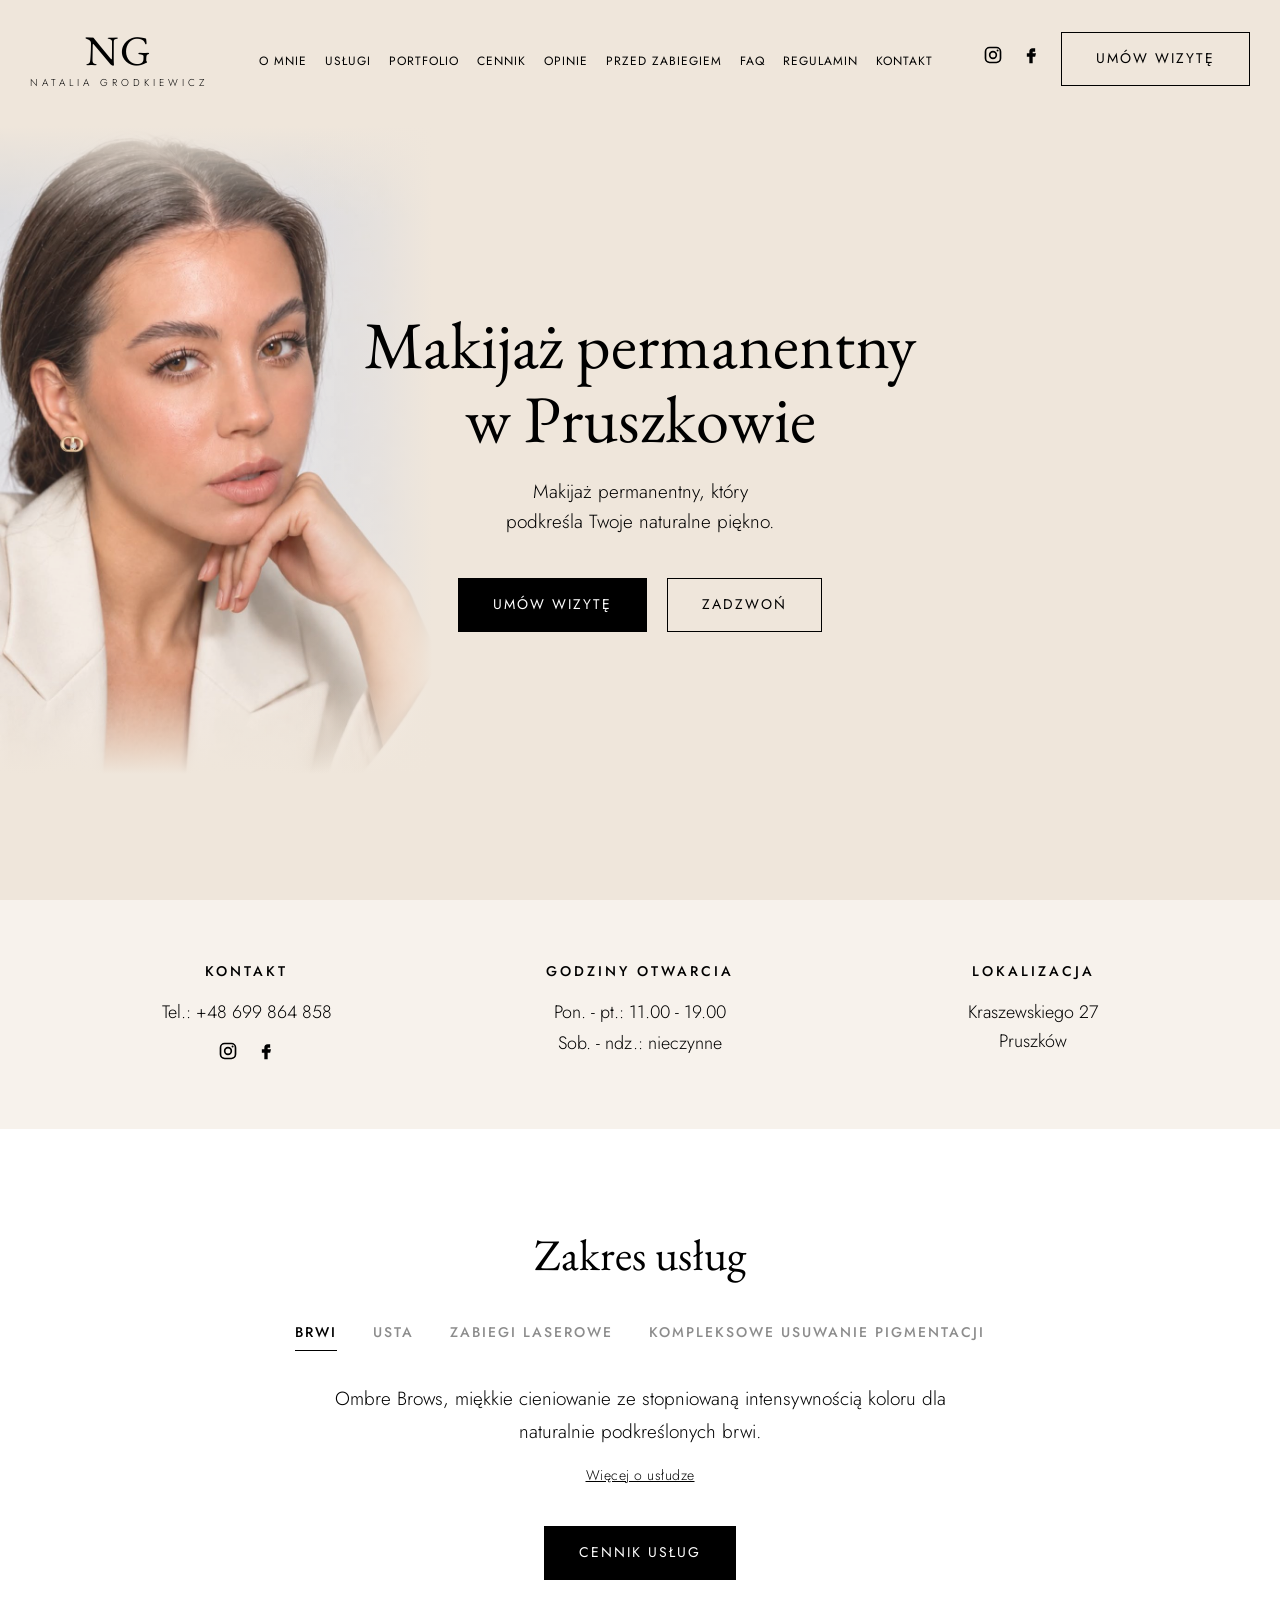
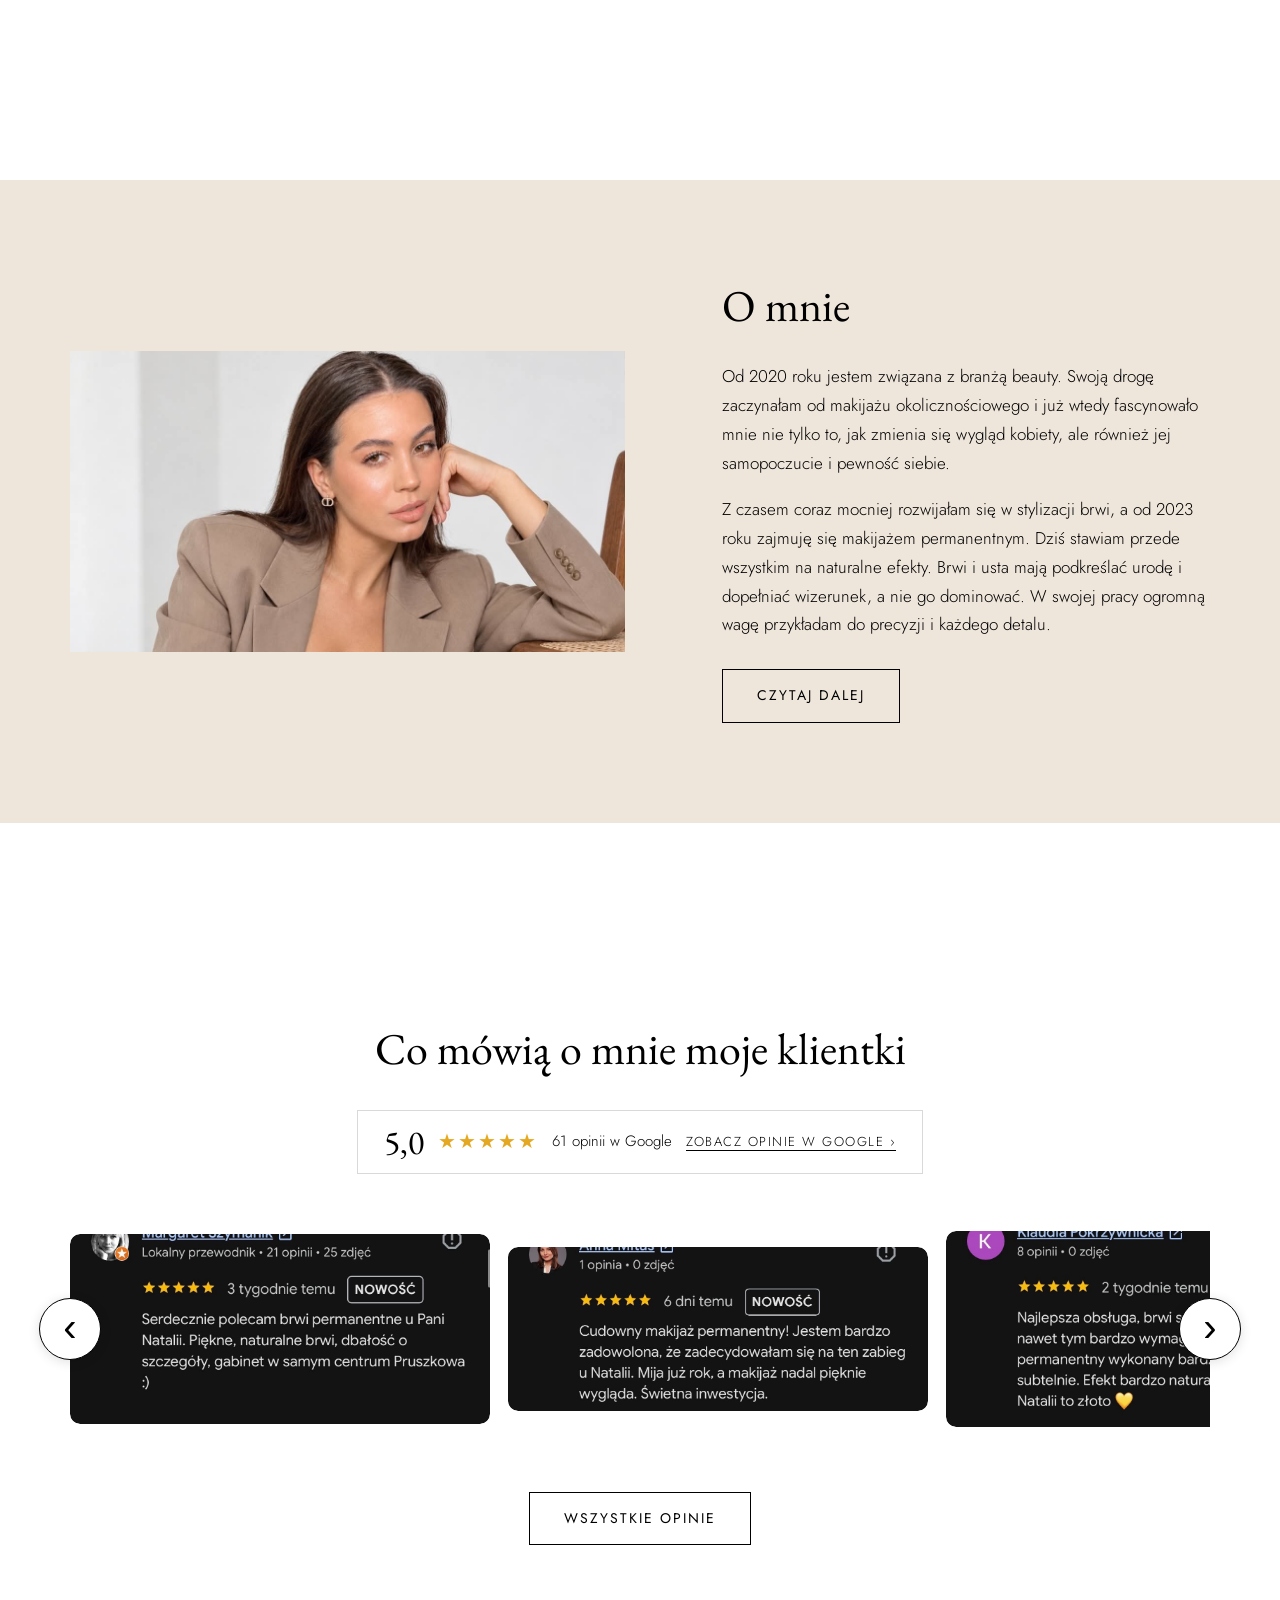
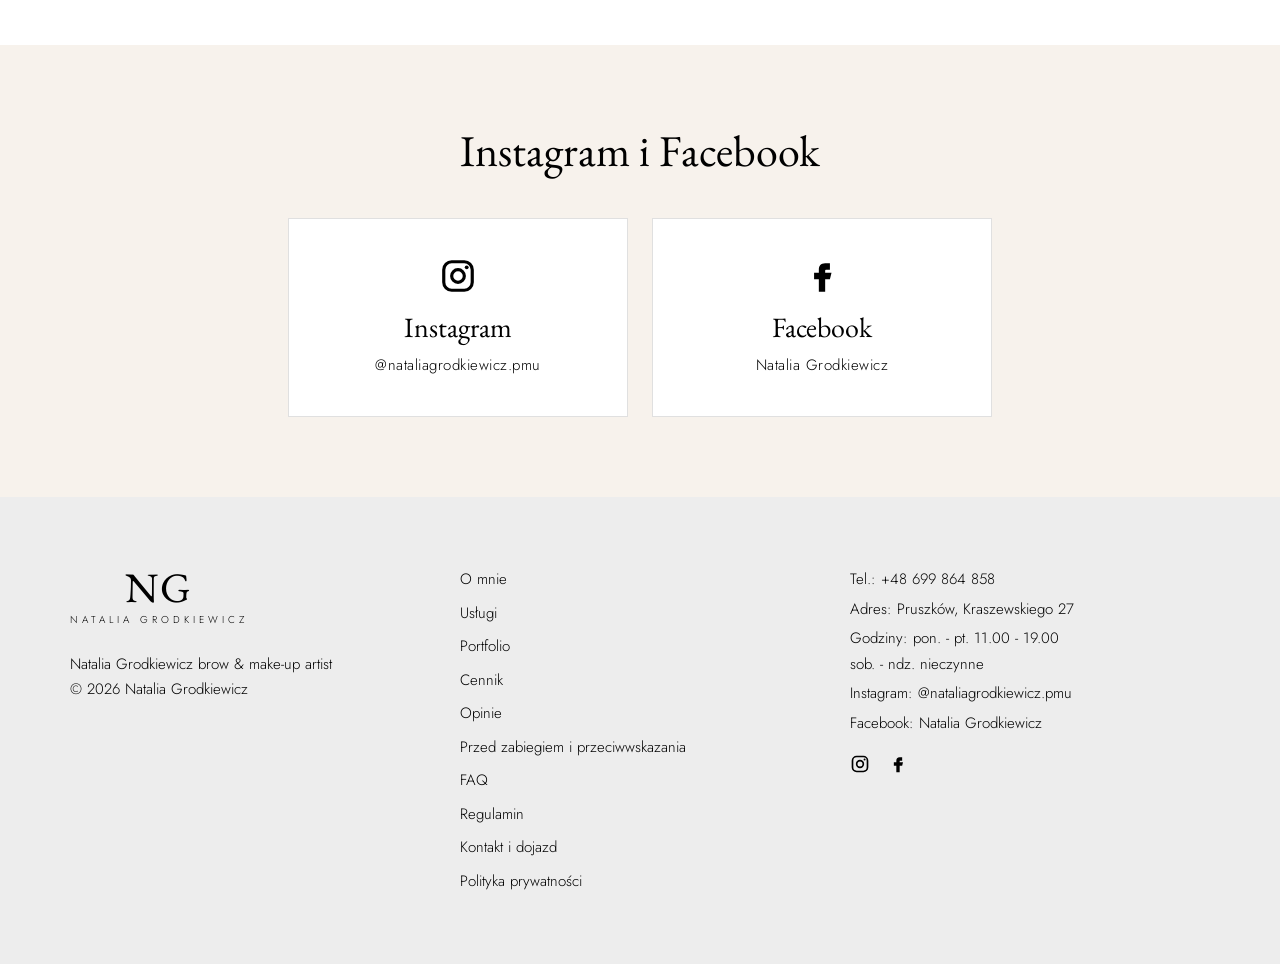
==== index.html @ 6f5ca123 "first commit" ====
<!DOCTYPE html>
<html lang="pl">
<head>
  <meta charset="UTF-8">
  <meta name="viewport" content="width=device-width, initial-scale=1">
  <title>Makijaż permanentny w Pruszkowie - Natalia Grodkiewicz</title>
  <meta name="description" content="Makijaż permanentny w Pruszkowie: brwi (Ombre Brows), usta, zabiegi laserowe, kompleksowe usuwanie pigmentacji. Natalia Grodkiewicz brow & make-up artist. Tel. 699 864 858.">
  <link rel="preconnect" href="https://fonts.googleapis.com">
  <link rel="preconnect" href="https://fonts.gstatic.com" crossorigin>
  <link href="https://fonts.googleapis.com/css2?family=EB+Garamond:ital,wght@0,400;0,500;1,400&family=Jost:wght@300;400;500&display=swap" rel="stylesheet">
  <link rel="stylesheet" href="style.css">
<script type="application/ld+json">
{
  "@context": "https://schema.org",
  "@type": "BeautySalon",
  "name": "Natalia Grodkiewicz - brow & make-up artist",
  "description": "Makijaż permanentny brwi (Ombre Brows) i ust w Pruszkowie.",
  "telephone": "+48 699 864 858",
  "address": { "@type": "PostalAddress", "streetAddress": "Kraszewskiego 27", "addressLocality": "Pruszków", "addressCountry": "PL" },
  "openingHoursSpecification": [{ "@type": "OpeningHoursSpecification", "dayOfWeek": ["Monday","Tuesday","Wednesday","Thursday","Friday"], "opens": "11:00", "closes": "19:00" }],
  "sameAs": ["https://www.instagram.com/nataliagrodkiewicz.pmu/", "https://www.facebook.com/people/Natalia-Grodkiewicz-Makija%C5%BC-permanentny-Pruszk%C3%B3w/100039896664338/"]
}
</script>
</head>
<body>

<!-- HEADER -->
<header class="header" id="header">
  <div class="header__inner">
    <a href="index.html" class="logo">NG<span>Natalia Grodkiewicz</span></a>
    <nav class="nav" aria-label="Menu główne">
      <ul>
        <li><a href="o-mnie.html">O mnie</a></li>
        <li><a href="uslugi.html">Usługi</a></li>
        <li><a href="portfolio.html">Portfolio</a></li>
        <li><a href="cennik.html">Cennik</a></li>
        <li><a href="opinie.html">Opinie</a></li>
        <li><a href="przed-zabiegiem.html">Przed zabiegiem</a></li>
        <li><a href="faq.html">FAQ</a></li>
        <li><a href="regulamin.html">Regulamin</a></li>
        <li><a href="kontakt.html">Kontakt</a></li>
      </ul>
    </nav>
    <div class="header__right">
      <div class="header__social"><a href="https://www.instagram.com/nataliagrodkiewicz.pmu/" target="_blank" rel="noopener" aria-label="Instagram"><svg viewBox="0 0 24 24"><rect x="3" y="3" width="18" height="18" rx="5" fill="none" stroke="currentColor" stroke-width="2"/><circle cx="12" cy="12" r="4" fill="none" stroke="currentColor" stroke-width="2"/><circle cx="17.5" cy="6.5" r="1.2"/></svg></a><a href="https://www.facebook.com/people/Natalia-Grodkiewicz-Makija%C5%BC-permanentny-Pruszk%C3%B3w/100039896664338/" target="_blank" rel="noopener" aria-label="Facebook"><svg viewBox="0 0 24 24"><path d="M14 8h3V4h-3c-2.8 0-4 1.8-4 4v2H7v4h3v8h4v-8h3l1-4h-4V8.5c0-.3.2-.5.5-.5z"/></svg></a></div>
      <a href="https://nataliagrodkiewicz.booksy.com/k/" target="_blank" rel="noopener" class="btn btn--outline-dark header__cta">Umów wizytę</a>
      <button class="hamburger" id="hamburger" aria-label="Menu"><span></span><span></span><span></span></button>
    </div>
  </div>
</header>

<!-- FULLSCREEN MENU -->
<nav class="menu" id="menu">
  <ul>
    <li><a href="o-mnie.html">O mnie</a></li>
    <li><a href="uslugi.html">Usługi</a></li>
    <li><a href="portfolio.html">Portfolio</a></li>
    <li><a href="cennik.html">Cennik</a></li>
    <li><a href="opinie.html">Opinie</a></li>
    <li><a href="przed-zabiegiem.html">Przed zabiegiem</a></li>
    <li><a href="faq.html">FAQ</a></li>
    <li><a href="regulamin.html">Regulamin</a></li>
    <li><a href="kontakt.html">Kontakt</a></li>
  </ul>
</nav>

<!-- HERO -->
<section class="hero hero--photo">
  <div class="hero__photo"><img src="img/hero.jpg" alt="Makijaż permanentny w Pruszkowie - Natalia Grodkiewicz"></div>
  <div class="container hero__inner">
    <div class="hero__content">
      <h1>Makijaż permanentny w Pruszkowie</h1>
      <p class="hero__lead">Makijaż permanentny, który podkreśla Twoje naturalne piękno.</p>
      <div class="hero__buttons">
        <a href="https://nataliagrodkiewicz.booksy.com/k/" target="_blank" rel="noopener" class="btn btn--dark">Umów wizytę</a>
        <a href="#" class="btn btn--outline-dark" data-open-popup>Zadzwoń</a>
      </div>
    </div>
  </div>
</section>

<!-- KONTAKT (pasek pod hero) -->
<section class="info-bar">
  <div class="container info-bar__grid">
    <div>
      <h2>Kontakt</h2>
      <p>Tel.: <a href="tel:+48699864858">+48 699 864 858</a></p>
      <div class="info-bar__social"><a href="https://www.instagram.com/nataliagrodkiewicz.pmu/" target="_blank" rel="noopener" aria-label="Instagram"><svg viewBox="0 0 24 24"><rect x="3" y="3" width="18" height="18" rx="5" fill="none" stroke="currentColor" stroke-width="2"/><circle cx="12" cy="12" r="4" fill="none" stroke="currentColor" stroke-width="2"/><circle cx="17.5" cy="6.5" r="1.2"/></svg></a><a href="https://www.facebook.com/people/Natalia-Grodkiewicz-Makija%C5%BC-permanentny-Pruszk%C3%B3w/100039896664338/" target="_blank" rel="noopener" aria-label="Facebook"><svg viewBox="0 0 24 24"><path d="M14 8h3V4h-3c-2.8 0-4 1.8-4 4v2H7v4h3v8h4v-8h3l1-4h-4V8.5c0-.3.2-.5.5-.5z"/></svg></a></div>
    </div>
    <div>
      <h2>Godziny otwarcia</h2>
      <p>Pon. - pt.: 11.00 - 19.00</p>
      <p>Sob. - ndz.: nieczynne</p>
    </div>
    <div>
      <h2>Lokalizacja</h2>
      <p><a href="https://maps.app.goo.gl/C7wtLCn59jESsGDr9" target="_blank" rel="noopener">Kraszewskiego 27<br>Pruszków</a></p>
    </div>
  </div>
</section>

<!-- ZAKRES USŁUG -->
<section class="section" id="uslugi">
  <div class="container narrow">
    <h2 class="title center">Zakres usług</h2>
    <div class="tabs">
      <ul class="tabs__nav">
        <li><button type="button" data-tab="1" class="active">Brwi</button></li>
        <li><button type="button" data-tab="2">Usta</button></li>
        <li><button type="button" data-tab="3">Zabiegi laserowe</button></li>
        <li><button type="button" data-tab="4">Kompleksowe usuwanie pigmentacji</button></li>
      </ul>
      <div class="tabs__panel active" data-tab="1"><p>Ombre Brows, miękkie cieniowanie ze stopniowaną intensywnością koloru dla naturalnie podkreślonych brwi.</p><a href="uslugi.html#brwi" class="link">Więcej o usłudze</a></div>
      <div class="tabs__panel" data-tab="2"><p>Delikatne podkreślenie konturu i wypełnienie ust kolorem dla wyrównania ich kształtu i naturalnego efektu.</p><a href="uslugi.html#usta" class="link">Więcej o usłudze</a></div>
      <div class="tabs__panel" data-tab="3"><p>Peeling węglowy, laserowe ocieplenie pigmentacji, laserowe usuwanie tatuażu.</p><a href="uslugi.html#laser" class="link">Więcej o usłudze</a></div>
      <div class="tabs__panel" data-tab="4"><p>Konsultacja przed usuwaniem PMU, kompleksowe usuwanie makijażu permanentnego, naprawa nieudanego makijażu permanentnego.</p><a href="uslugi.html#usuwanie" class="link">Więcej o usłudze</a></div>
    </div>
    <div class="center"><a href="cennik.html" class="btn btn--dark">Cennik usług</a></div>
  </div>
</section>

<!-- O MNIE -->
<section class="section section--pink" id="o-mnie">
  <div class="container grid-2 align-center">
    <div><img class="about-photo" src="img/natalia.jpg" alt="Natalia Grodkiewicz"></div>
    <div class="indent">
      <h2 class="title">O mnie</h2>
      <p>Od 2020 roku jestem związana z branżą beauty. Swoją drogę zaczynałam od makijażu okolicznościowego i już wtedy fascynowało mnie nie tylko to, jak zmienia się wygląd kobiety, ale również jej samopoczucie i pewność siebie.</p>
      <p>Z czasem coraz mocniej rozwijałam się w stylizacji brwi, a od 2023 roku zajmuję się makijażem permanentnym. Dziś stawiam przede wszystkim na naturalne efekty. Brwi i usta mają podkreślać urodę i dopełniać wizerunek, a nie go dominować. W swojej pracy ogromną wagę przykładam do precyzji i każdego detalu.</p>
      <a href="o-mnie.html" class="btn btn--outline-dark">Czytaj dalej</a>
    </div>
  </div>
</section>

<!-- OPINIE -->
<section class="section opinie-home">
  <div class="container">
    <h2 class="title center">Co mówią o mnie moje klientki</h2>
    <div class="center"><a class="rating-badge" href="https://maps.app.goo.gl/EEuiCPTpcyxfnhXB6" target="_blank" rel="noopener" aria-label="Ocena 5,0 na 5 w Google, 61 opinii - zobacz opinie w Google">
      <span class="rating-badge__score">5,0</span>
      <span class="rating-badge__stars" aria-hidden="true">&#9733;&#9733;&#9733;&#9733;&#9733;</span>
      <span class="rating-badge__count">61 opinii w Google</span>
      <span class="rating-badge__link">Zobacz opinie w Google &#8250;</span>
    </a></div>
    <div class="opinie-strip">
      <button type="button" class="opinie-strip__arrow opinie-strip__arrow--prev" aria-label="Poprzednie opinie">&#8249;</button>
      <div class="opinie-strip__track">
      <a href="img/opinia-1.jpg" data-lightbox><img src="img/opinia-1.jpg" alt="Opinia klientki o Natalii Grodkiewicz" loading="lazy"></a>
      <a href="img/opinia-2.jpg" data-lightbox><img src="img/opinia-2.jpg" alt="Opinia klientki o Natalii Grodkiewicz" loading="lazy"></a>
      <a href="img/opinia-3.jpg" data-lightbox><img src="img/opinia-3.jpg" alt="Opinia klientki o Natalii Grodkiewicz" loading="lazy"></a>
      <a href="img/opinia-4.jpg" data-lightbox><img src="img/opinia-4.jpg" alt="Opinia klientki o Natalii Grodkiewicz" loading="lazy"></a>
      <a href="img/opinia-5.jpg" data-lightbox><img src="img/opinia-5.jpg" alt="Opinia klientki o Natalii Grodkiewicz" loading="lazy"></a>
      <a href="img/opinia-6.jpg" data-lightbox><img src="img/opinia-6.jpg" alt="Opinia klientki o Natalii Grodkiewicz" loading="lazy"></a>
      <a href="img/opinia-7.jpg" data-lightbox><img src="img/opinia-7.jpg" alt="Opinia klientki o Natalii Grodkiewicz" loading="lazy"></a>
      <a href="img/opinia-8.jpg" data-lightbox><img src="img/opinia-8.jpg" alt="Opinia klientki o Natalii Grodkiewicz" loading="lazy"></a>
      <a href="img/opinia-9.jpg" data-lightbox><img src="img/opinia-9.jpg" alt="Opinia klientki o Natalii Grodkiewicz" loading="lazy"></a>
      <a href="img/opinia-10.jpg" data-lightbox><img src="img/opinia-10.jpg" alt="Opinia klientki o Natalii Grodkiewicz" loading="lazy"></a>
      <a href="img/opinia-11.jpg" data-lightbox><img src="img/opinia-11.jpg" alt="Opinia klientki o Natalii Grodkiewicz" loading="lazy"></a>
      <a href="img/opinia-12.jpg" data-lightbox><img src="img/opinia-12.jpg" alt="Opinia klientki o Natalii Grodkiewicz" loading="lazy"></a>
      <a href="img/opinia-13.jpg" data-lightbox><img src="img/opinia-13.jpg" alt="Opinia klientki o Natalii Grodkiewicz" loading="lazy"></a>
      </div>
      <button type="button" class="opinie-strip__arrow opinie-strip__arrow--next" aria-label="Następne opinie">&#8250;</button>
    </div>
    <div class="center"><a href="opinie.html" class="btn btn--outline-dark">Wszystkie opinie</a></div>
  </div>
</section>

<!-- INSTAGRAM I FACEBOOK -->
<section class="social-band">
  <div class="container">
    <h2 class="title center">Instagram i Facebook</h2>
    <div class="social-cards">
      <a class="social-card" href="https://www.instagram.com/nataliagrodkiewicz.pmu/" target="_blank" rel="noopener">
        <svg viewBox="0 0 24 24"><rect x="3" y="3" width="18" height="18" rx="5" fill="none" stroke="currentColor" stroke-width="2"/><circle cx="12" cy="12" r="4" fill="none" stroke="currentColor" stroke-width="2"/><circle cx="17.5" cy="6.5" r="1.2"/></svg>
        <span class="social-card__name">Instagram</span>
        <span class="social-card__handle">@nataliagrodkiewicz.pmu</span>
      </a>
      <a class="social-card" href="https://www.facebook.com/people/Natalia-Grodkiewicz-Makija%C5%BC-permanentny-Pruszk%C3%B3w/100039896664338/" target="_blank" rel="noopener">
        <svg viewBox="0 0 24 24"><path d="M14 8h3V4h-3c-2.8 0-4 1.8-4 4v2H7v4h3v8h4v-8h3l1-4h-4V8.5c0-.3.2-.5.5-.5z"/></svg>
        <span class="social-card__name">Facebook</span>
        <span class="social-card__handle">Natalia Grodkiewicz</span>
      </a>
    </div>
  </div>
</section>


<!-- FOOTER -->
<footer class="footer">
  <div class="container footer__grid">
    <div>
      <a href="index.html" class="logo logo--dark">NG<span>Natalia Grodkiewicz</span></a>
      <p class="footer__copy">Natalia Grodkiewicz brow &amp; make-up artist<br>© 2026 Natalia Grodkiewicz</p>
    </div>
    <ul class="footer__links">
      <li><a href="o-mnie.html">O mnie</a></li>
      <li><a href="uslugi.html">Usługi</a></li>
      <li><a href="portfolio.html">Portfolio</a></li>
      <li><a href="cennik.html">Cennik</a></li>
      <li><a href="opinie.html">Opinie</a></li>
      <li><a href="przed-zabiegiem.html">Przed zabiegiem i przeciwwskazania</a></li>
      <li><a href="faq.html">FAQ</a></li>
      <li><a href="regulamin.html">Regulamin</a></li>
      <li><a href="kontakt.html">Kontakt i dojazd</a></li>
      <li><a href="polityka-prywatnosci.html">Polityka prywatności</a></li>
    </ul>
    <div class="footer__contact">
      <p>Tel.: <a href="tel:+48699864858">+48 699 864 858</a></p>
      <p>Adres: <a href="https://maps.app.goo.gl/C7wtLCn59jESsGDr9" target="_blank" rel="noopener">Pruszków, Kraszewskiego 27</a></p>
      <p>Godziny: pon. - pt. 11.00 - 19.00<br>sob. - ndz. nieczynne</p>
      <p>Instagram: <a href="https://www.instagram.com/nataliagrodkiewicz.pmu/" target="_blank" rel="noopener">@nataliagrodkiewicz.pmu</a></p>
      <p>Facebook: <a href="https://www.facebook.com/people/Natalia-Grodkiewicz-Makija%C5%BC-permanentny-Pruszk%C3%B3w/100039896664338/" target="_blank" rel="noopener">Natalia Grodkiewicz</a></p>
      <div class="footer__social"><a href="https://www.instagram.com/nataliagrodkiewicz.pmu/" target="_blank" rel="noopener" aria-label="Instagram"><svg viewBox="0 0 24 24"><rect x="3" y="3" width="18" height="18" rx="5" fill="none" stroke="currentColor" stroke-width="2"/><circle cx="12" cy="12" r="4" fill="none" stroke="currentColor" stroke-width="2"/><circle cx="17.5" cy="6.5" r="1.2"/></svg></a><a href="https://www.facebook.com/people/Natalia-Grodkiewicz-Makija%C5%BC-permanentny-Pruszk%C3%B3w/100039896664338/" target="_blank" rel="noopener" aria-label="Facebook"><svg viewBox="0 0 24 24"><path d="M14 8h3V4h-3c-2.8 0-4 1.8-4 4v2H7v4h3v8h4v-8h3l1-4h-4V8.5c0-.3.2-.5.5-.5z"/></svg></a></div>
    </div>
  </div>
</footer>

<!-- POPUP: ZADZWOŃ (otwierany przyciskiem „Zadzwoń”) -->
<div class="popup" id="popup">
  <div class="popup__box">
    <button class="popup__close" data-close-popup aria-label="Zamknij">&times;</button>
    <div class="popup__form">
      <h4>Zadzwoń</h4>
      <p>Zapisów na zabiegi dokonujemy za pośrednictwem numeru telefonu. Jeśli nie możemy odebrać telefonu, prosimy o pozostawienie wiadomości SMS, oddzwonimy.</p>
      <span class="popup__label">Tel.:</span>
      <a href="tel:+48699864858" class="popup__phone">+48 699 864 858</a>
      <p>Godziny: pon. - pt. 11.00 - 19.00</p>
      <p>Adres: Pruszków, Kraszewskiego 27</p>
      <div class="popup__actions">
        <a href="tel:+48699864858" class="btn btn--dark">Zadzwoń</a>
        <a href="sms:+48699864858" class="btn btn--outline-dark">Wyślij SMS</a>
      </div>
      <p class="popup__note">Dokonanie zapisu na zabieg oznacza pełną akceptację <a href="regulamin.html" class="link">regulaminu</a>. Sprawdź też <a href="przed-zabiegiem.html#przeciwwskazania" class="link">przeciwwskazania</a>.</p>
    </div>
  </div>
</div>

<script src="script.js"></script>
</body>
</html>
---- style.css ----
:root {
  --black: #000;
  --white: #fff;
  --pink: #EFE6DB;   /* beżowe tło sekcji (nazwa zmiennej historyczna) */
  --grey: #ededed;
  --rose: #DCC9B5;
  --muted: rgba(0,0,0,.6);
  --serif: "EB Garamond", serif;
  --sans: "Jost", sans-serif;
}

* { box-sizing: border-box; margin: 0; padding: 0; }
html { scroll-behavior: smooth; }
body { font-family: var(--sans); font-weight: 300; font-size: 17px; line-height: 1.7; color: var(--black); background: var(--white); }
img { display: block; max-width: 100%; height: auto; }
a { color: inherit; text-decoration: none; }
ul { list-style: none; }
p + p { margin-top: 1em; }

.container { max-width: 1170px; margin: 0 auto; padding: 0 15px; }
.container.narrow { max-width: 800px; }
.center { text-align: center; }
.grid-2 { display: grid; grid-template-columns: 1fr 1fr; gap: 30px; }
.align-center { align-items: center; }
.indent { margin-left: 67px; }

.section { padding: 100px 0; }
.section--pink { background: var(--pink); margin: 100px 0; }
.section--pink + .section--pink, .section--pink:last-of-type { margin-bottom: 0; }

.title { font-family: var(--serif); font-weight: 400; font-size: 44px; line-height: 1.2; margin-bottom: 30px; }
.link { text-decoration: underline; }

/* BUTTONS */
.btn { display: inline-block; padding: 14px 34px; font-family: var(--sans); font-size: 14px; font-weight: 400; letter-spacing: 2px; text-transform: uppercase; border: 1px solid transparent; cursor: pointer; transition: all .3s; background: none; }
.btn--dark { background: var(--black); color: var(--white); border-color: var(--black); margin-top: 37px; }
.btn--dark:hover { background: transparent; color: var(--black); }
.btn--outline-dark { color: var(--black); border-color: var(--black); margin-top: 30px; }
.header__cta { margin-top: 0; }
.btn--outline-dark:hover { background: var(--black); color: var(--white); }
.btn--outline-light { color: var(--white); border-color: var(--white); }
.btn--outline-light:hover { background: var(--white); color: var(--black); }

/* HEADER */
.header { position: fixed; top: 0; left: 0; right: 0; z-index: 50; color: var(--black); padding: 30px 0; transition: background .3s, padding .3s, color .3s, box-shadow .3s; }
.header--scrolled { background: var(--white); color: var(--black); padding: 12px 0; box-shadow: 0 2px 20px rgba(0,0,0,.08); }
.header--scrolled .logo { font-size: 32px; }
.header__inner { max-width: 1400px; margin: 0 auto; padding: 0 30px; display: grid; grid-template-columns: auto 1fr auto; gap: 30px; align-items: center; }
.header__social, .footer__social { display: flex; gap: 18px; }
.header__social a:hover, .footer__social a:hover { opacity: .6; }
.header__social svg, .footer__social svg { width: 20px; height: 20px; fill: currentColor; }
.header__right { display: flex; justify-content: flex-end; align-items: center; gap: 30px; }
.logo { font-family: var(--serif); font-size: 42px; line-height: 1; text-align: center; letter-spacing: 2px; }
.logo span { display: block; font-family: var(--sans); font-size: 10px; letter-spacing: 4px; text-transform: uppercase; margin-top: 6px; }
.logo--dark { color: var(--black); display: inline-block; }

.hamburger { width: 34px; height: 22px; background: none; border: 0; cursor: pointer; display: flex; flex-direction: column; justify-content: space-between; position: relative; z-index: 60; }
.hamburger span { height: 2px; background: currentColor; transition: .3s; }
.hamburger { color: inherit; }
.logo { transition: font-size .3s; }
.hamburger.open span { background: var(--black); }
.hamburger.open span:nth-child(1) { transform: translateY(10px) rotate(45deg); }
.hamburger.open span:nth-child(2) { opacity: 0; }
.hamburger.open span:nth-child(3) { transform: translateY(-10px) rotate(-45deg); }

.menu { position: fixed; inset: 0; background: var(--grey); z-index: 40; display: flex; align-items: center; justify-content: center; opacity: 0; visibility: hidden; transition: .4s; }
.menu.open { opacity: 1; visibility: visible; }
.menu li { text-align: center; }
.menu a { font-family: var(--serif); font-size: 40px; line-height: 1.6; transition: opacity .3s; }
.menu a:hover { opacity: .5; }

/* HERO */
.hero { position: relative; overflow: hidden; min-height: 100vh; display: flex; align-items: center; justify-content: center; text-align: center; padding: 140px 0 120px;
  background: radial-gradient(ellipse at 20% 15%, #fff 0%, transparent 55%), radial-gradient(ellipse at 85% 90%, var(--rose) 0%, transparent 60%), var(--pink); }
.hero__content { position: relative; }
.eyebrow { display: block; font-size: 13px; letter-spacing: 4px; text-transform: uppercase; margin-bottom: 25px; animation: fadeIn 1.5s ease .3s both; }
.hero h1 { font-family: var(--serif); font-weight: 400; font-size: clamp(40px, 6vw, 78px); line-height: 1.1; max-width: 900px; padding: 0 20px; margin: 0 auto; }
.hero__buttons { margin-top: 45px; display: flex; gap: 20px; justify-content: center; flex-wrap: wrap; }
.hero__buttons .btn { margin-top: 0; }

@keyframes fadeIn { from { opacity: 0; transform: translateY(20px); } to { opacity: 1; transform: none; } }

/* NAWIGACJA (desktop) */
.nav ul { display: flex; justify-content: center; flex-wrap: wrap; gap: 6px 28px; }
.nav a { font-size: 13px; font-weight: 400; letter-spacing: 1.5px; text-transform: uppercase; padding: 6px 0; border-bottom: 1px solid transparent; transition: border-color .3s, opacity .3s; }
.nav a:hover { opacity: .6; }
.nav a.active { border-color: currentColor; }
.menu a.active { font-style: italic; }

/* MIEJSCA NA ZDJĘCIA (placeholdery do podmiany na <img>) */
.ph { position: relative; width: 100%; aspect-ratio: 4/5; overflow: hidden; display: flex; align-items: center; justify-content: center;
  background: linear-gradient(145deg, #faf5f2 0%, var(--rose) 100%); }
.ph::after { content: "NG"; font-family: var(--serif); font-size: clamp(70px, 9vw, 140px); line-height: 1; letter-spacing: -4px; color: rgba(255,255,255,.7); }
.ph--wide { aspect-ratio: 16/10; }
.ph--wide::after { font-size: clamp(56px, 6vw, 96px); }
.ph--square { aspect-ratio: 1; }
.ph--square::after { font-size: clamp(36px, 4vw, 56px); letter-spacing: -2px; }
.section--pink .ph { background: linear-gradient(145deg, #fbf8f4 0%, #d6c1ab 100%); }


.lead-narrow { max-width: 760px; margin: 0 auto; }
.btn-row { display: flex; flex-wrap: wrap; gap: 15px; justify-content: center; margin-top: 45px; }
.btn-row .btn { margin-top: 0; }
.btn-row--left { justify-content: flex-start; margin-top: 35px; }

/* Pasek „Umów się” z szybkimi linkami (przed stopką) */
.cta-band { background: var(--black); color: var(--white); padding: 55px 0; }
.cta-band__inner { display: flex; align-items: center; justify-content: space-between; gap: 30px 60px; flex-wrap: wrap; }
.cta-band__title { font-family: var(--serif); font-weight: 400; font-size: 34px; line-height: 1.2; margin-bottom: 6px; }
.cta-band p { font-size: 15px; }
.cta-band__links { display: flex; flex-wrap: wrap; gap: 12px; }
.cta-band__links a { display: inline-block; padding: 12px 22px; border: 1px solid rgba(255,255,255,.6); font-size: 13px; letter-spacing: 2px; text-transform: uppercase; transition: .3s; }
.cta-band__links a:hover { background: var(--white); color: var(--black); }

.title--spaced { margin-top: 35px; }
.quote--small { font-size: clamp(21px, 2vw, 25px); padding-left: 25px; margin-bottom: 28px; }
.popup__label { display: block; margin-top: 25px; font-size: 13px; letter-spacing: 3px; text-transform: uppercase; color: var(--muted); }
.popup__label + .popup__phone { margin-top: 2px; }
.service__aside { margin-top: 30px; }
.grid-2 > .indent > .service__aside:first-child { margin-top: 0; }

/* Listy cen na stronie Usługi */
.mini-prices li { display: flex; justify-content: space-between; align-items: baseline; gap: 20px; padding: 10px 0; font-size: 15px; line-height: 1.45; }
.mini-prices li + li { border-top: 1px dotted rgba(0,0,0,.2); }
.mini-prices li span:last-child { white-space: nowrap; font-family: var(--serif); font-size: 19px; }
.cta-band__info span + span::before { content: "·"; margin: 0 10px; opacity: .6; }
a[href^="tel:"] { white-space: nowrap; }
.eyebrow { text-wrap: balance; }
/* dwie różowe sekcje pod rząd bez białego paska między nimi */
.section--pink:has(+ .section--pink), .section--pink:has(+ .cta-band), .section--pink:has(+ .social-band) { margin-bottom: 0; }
.section--pink + .section--pink { margin-top: 0; padding-top: 0; }

/* HERO ze zdjęciem (strona główna) - zdjęcie po lewej, wtopione w beżowe tło */
.hero--photo { justify-content: center; text-align: center; padding: 130px 0 90px; background: var(--pink); }
.hero__photo { position: absolute; top: 0; left: 0; bottom: 0; width: 26%; }
.hero__photo img { width: 100%; height: 100%; object-fit: cover; object-position: right 20%; }
.hero__photo::after { content: ""; position: absolute; inset: 0; }
/* zdjęcie niższe niż hero, wyśrodkowane w pionie, w naturalnych proporcjach (bez ucinania),
   prawa, górna i dolna krawędź wtopione w beż - komputer i telefon */
.hero__photo { top: 50%; bottom: auto; transform: translateY(-50%); height: 72%; width: auto; aspect-ratio: 933 / 1400; }
/* węższy ekran komputera: zdjęcie przesuwa się w lewo poza krawędź tylko tyle, ile trzeba, żeby nie wchodzić pod tytuł.
   Tytuł zawsze w 2 liniach (max 8.6em), jego połowa to ok. 4.15 x rozmiar czcionki; wygaszony brzeg zdjęcia (70px) może
   nachodzić pod tytuł; 48vh = szerokość zdjęcia przy hero na całą wysokość */
@media (min-width: 768px) { .hero__photo { left: min(0px, calc(50vw - 4.15 * clamp(44px, 5.2vw, 76px) + 70px - 48vh)); } }
.hero__photo img { object-fit: contain; }
.hero__photo::after { background:
  linear-gradient(270deg, var(--pink) 0%, rgba(239,230,219,.5) 12%, rgba(239,230,219,0) 32%),
  linear-gradient(180deg, var(--pink) 0%, rgba(239,230,219,0) 14%, rgba(239,230,219,0) 86%, var(--pink) 100%),
  rgba(239,230,219,.12); }
.hero__inner { position: relative; z-index: 1; width: 100%; }
.hero--photo .hero__content { max-width: 640px; margin: 0 auto; }
.hero--photo h1 { padding: 0; margin: 0 auto; max-width: 8.6em; font-size: clamp(44px, 5.2vw, 76px); text-wrap: balance; }
.hero__lead { font-size: 19px; line-height: 1.6; margin: 22px auto 0; max-width: 480px; text-wrap: balance; }
.hero--photo .hero__buttons { justify-content: center; margin-top: 40px; }

/* Pasek kontaktu pod hero */
.info-bar { background: #F7F2EC; padding: 60px 0; text-align: center; }
.info-bar__grid { display: grid; grid-template-columns: repeat(3, 1fr); gap: 40px; }
.info-bar h2 { font-family: var(--sans); font-weight: 500; font-size: 14px; letter-spacing: 3px; text-transform: uppercase; margin-bottom: 14px; }
.info-bar p { font-size: 18px; line-height: 1.6; }
.info-bar p + p { margin-top: 2px; }
.info-bar a:hover { text-decoration: underline; }
.info-bar__social { display: flex; justify-content: center; gap: 18px; margin-top: 14px; }
.info-bar__social svg { width: 20px; height: 20px; fill: currentColor; }
.info-bar__social a:hover { opacity: .6; }

/* Zakładki "Zakres usług" */
.tabs { margin-top: 35px; text-align: center; }
.tabs__nav { display: flex; flex-wrap: wrap; justify-content: center; gap: 14px 36px; margin-bottom: 32px; }
.tabs__nav button { background: none; border: 0; border-bottom: 1px solid transparent; padding: 0 0 8px; cursor: pointer;
  font-family: var(--sans); font-size: 14px; font-weight: 500; letter-spacing: 2px; text-transform: uppercase; color: rgba(0,0,0,.45); transition: color .3s, border-color .3s; }
.tabs__nav button:hover, .tabs__nav button.active { color: var(--black); }
.tabs__nav button.active { border-color: var(--black); }
.tabs__panel { display: none; }
.tabs__panel.active { display: block; animation: fadeIn .5s; }
.tabs__panel p { font-size: 19px; max-width: 640px; margin: 0 auto; }
.tabs__panel .link { display: inline-block; margin-top: 16px; font-size: 14px; letter-spacing: .5px; }

/* Zdjęcia */
.about-photo { width: 100%; height: auto; }
.photo-main { width: 100%; aspect-ratio: 3/2; object-fit: cover; margin-bottom: 35px; }
.photos { display: grid; grid-template-columns: 1fr 1fr; gap: 10px; }
.photos--3 { grid-template-columns: repeat(3, 1fr); }
.photos--spaced { margin-top: 40px; }
.photos--section { margin-top: 60px; }
.photos a { display: block; overflow: hidden; }
.photos img { width: 100%; aspect-ratio: 4/5; object-fit: cover; transition: transform .5s; }
.photos a:hover img { transform: scale(1.05); }
.lightbox { position: fixed; inset: 0; background: rgba(0,0,0,.92); z-index: 100; display: flex; align-items: center; justify-content: center;
  padding: 70px 80px; opacity: 0; visibility: hidden; transition: .3s; touch-action: pan-y; user-select: none; }
.lightbox.open { opacity: 1; visibility: visible; }
.lightbox__img { max-width: 100%; max-height: 100%; object-fit: contain; transition: transform .25s, opacity .25s; cursor: grab; -webkit-user-drag: none; }
.lightbox__img.is-dragging { transition: none; cursor: grabbing; }
.lightbox__btn { position: absolute; z-index: 2; display: flex; align-items: center; justify-content: center; border: 1px solid rgba(255,255,255,.6);
  background: rgba(0,0,0,.35); color: #fff; border-radius: 50%; cursor: pointer; transition: background .3s, color .3s; font-family: var(--sans); line-height: 1; }
.lightbox__btn:hover { background: #fff; color: #000; }
.lightbox__close { top: 18px; right: 18px; width: 52px; height: 52px; font-size: 32px; }
.lightbox__prev, .lightbox__next { top: 50%; transform: translateY(-50%); width: 60px; height: 60px; font-size: 40px; }
.lightbox__prev { left: 14px; }
.lightbox__next { right: 14px; }
.lightbox__count { position: absolute; bottom: 18px; left: 0; right: 0; text-align: center; color: rgba(255,255,255,.8); font-size: 14px; letter-spacing: 2px; }
.lightbox.is-single .lightbox__prev, .lightbox.is-single .lightbox__next, .lightbox.is-single .lightbox__count { display: none; }
.subtitle--spaced { margin-top: 30px; font-size: 24px; }

/* Instagram i Facebook - wyeksponowane kafelki na dole stron */
.social-band { background: #F7F2EC; padding: 80px 0; }
.social-band .title { margin-bottom: 10px; }
.social-cards { display: grid; grid-template-columns: repeat(2, minmax(0, 340px)); justify-content: center; gap: 24px; margin-top: 40px; }
.social-card { display: flex; flex-direction: column; align-items: center; gap: 8px; padding: 38px 24px; background: var(--white);
  border: 1px solid rgba(0,0,0,.12); text-align: center; transition: background .3s, color .3s, border-color .3s; }
.social-card svg { width: 38px; height: 38px; fill: currentColor; margin-bottom: 8px; }
.social-card__name { font-family: var(--serif); font-size: 28px; line-height: 1.2; }
.social-card__handle { font-size: 15px; letter-spacing: .5px; }
.social-card:hover { background: var(--black); color: var(--white); border-color: var(--black); }

/* Opinie (screeny z Google) */
.opinie-home { background: var(--white); }
.opinie-strip { position: relative; margin-top: 40px; }
.opinie-strip__track { display: flex; gap: 18px; overflow-x: auto; scroll-snap-type: x mandatory; scroll-behavior: smooth;
  padding-bottom: 12px; scrollbar-width: thin; align-items: center; }
.opinie-strip__track a { flex: 0 0 min(420px, 82%); scroll-snap-align: start; display: block; position: relative; max-height: 300px; overflow: hidden; border-radius: 10px; }
.opinie-strip__track a.is-long::after { content: "Kliknij, aby przeczytać całość"; position: absolute; left: 0; right: 0; bottom: 0; padding: 50px 0 14px;
  text-align: center; font-size: 13px; letter-spacing: .5px; color: #fff; background: linear-gradient(180deg, rgba(18,18,18,0) 0%, #121212 70%); }
.opinie-strip__track img, .opinie-grid img { width: 100%; height: auto; border-radius: 10px; }
.opinie-strip__arrow { position: absolute; top: calc(50% - 6px); transform: translateY(-50%); z-index: 2; width: 62px; height: 62px; border-radius: 50%;
  border: 1px solid var(--black); background: var(--white); font-size: 40px; line-height: 1; cursor: pointer; transition: .3s; box-shadow: 0 2px 12px rgba(0,0,0,.12);
  display: flex; align-items: center; justify-content: center; padding-bottom: 4px; }
.opinie-strip__arrow:hover { background: var(--black); color: var(--white); }
.opinie-strip__arrow--prev { left: -31px; }
.opinie-strip__arrow--next { right: -31px; }
.opinie-home .btn { margin-top: 35px; }
.opinie-grid { columns: 3; column-gap: 20px; }
.opinie-grid a { display: block; break-inside: avoid; margin-bottom: 20px; }
.photo-main--natural { aspect-ratio: auto; }

/* Portfolio */
.photos--portfolio { grid-template-columns: repeat(4, 1fr); margin-top: 35px; }

/* Polityka prywatności */
.policy__h { margin-top: 45px; }
.policy__h:first-child { margin-top: 0; }
.policy__list { padding-left: 22px; }
.policy__list > li { padding: 6px 0 6px 6px; }
.policy .list { margin: .6em 0 .6em; }
.policy .list .list { margin: .4em 0; list-style: circle; }

/* Ocena z Google (nad opiniami) */
.rating-badge { display: inline-flex; flex-wrap: wrap; align-items: center; justify-content: center; gap: 6px 14px; margin-top: 4px;
  padding: 14px 26px; border: 1px solid rgba(0,0,0,.15); background: var(--white); transition: border-color .3s, box-shadow .3s; }
.rating-badge:hover { border-color: var(--black); box-shadow: 0 4px 18px rgba(0,0,0,.08); }
.rating-badge__score { font-family: var(--serif); font-size: 34px; line-height: 1; }
.rating-badge__stars { color: #E5A823; font-size: 20px; letter-spacing: 2px; }
.rating-badge__count { font-size: 15px; }
.rating-badge__link { font-size: 13px; letter-spacing: 1.5px; text-transform: uppercase; text-decoration: underline; text-underline-offset: 4px; }
.opinie-top { margin-bottom: 45px; }

/* MISC */
.list { list-style: disc; padding-left: 20px; margin: 1em 0 30px; }


/* FOOTER */
.footer { background: var(--grey); padding: 70px 0; font-size: 15px; }
.footer__grid { display: grid; grid-template-columns: repeat(3, 1fr); gap: 30px; align-items: start; }
.footer__copy { margin-top: 20px; }
.footer__links li + li { margin-top: 8px; }
.footer__links a:hover, .footer__contact a:hover { text-decoration: underline; }
.footer__contact p + p { margin-top: 4px; }
.footer__social { margin-top: 18px; }

/* POPUP */
.popup { position: fixed; inset: 0; background: rgba(0,0,0,.8); z-index: 100; display: flex; align-items: center; justify-content: center; padding: 20px; opacity: 0; visibility: hidden; transition: .3s; }
.popup.open { opacity: 1; visibility: visible; }
.popup__box { position: relative; background: var(--white); max-width: 560px; width: 100%; max-height: 90vh; overflow: auto; transform: scale(.95); transition: .3s; }
.popup.open .popup__box { transform: none; }
.popup__form { padding: 50px 40px; display: flex; flex-direction: column; justify-content: center; }
.popup__form h4 { font-family: var(--serif); font-weight: 400; font-size: 36px; margin-bottom: 15px; }
.popup__form { text-align: center; align-items: center; }
.popup__phone { display: block; font-family: var(--serif); font-size: 38px; margin: 25px 0 5px; }
.popup__phone:hover { opacity: .6; }
.popup__actions { display: flex; gap: 15px; flex-wrap: wrap; justify-content: center; margin-top: 25px; }
.popup__actions .btn { margin-top: 0; }
.popup__note { font-size: 14px; color: var(--muted); margin-top: 25px; }
.popup__close { position: absolute; top: 10px; right: 15px; background: none; border: 0; font-size: 34px; cursor: pointer; line-height: 1; }

/* ===== PODSTRONY ===== */

/* Baner z tytułem */
.page-header { padding: 220px 0 110px; text-align: center;
  background: radial-gradient(ellipse at 15% 0%, #fff 0%, transparent 60%), radial-gradient(ellipse at 90% 100%, var(--rose) 0%, transparent 55%), var(--pink); }
.page-header h1 { font-family: var(--serif); font-weight: 400; font-size: clamp(38px, 5vw, 64px); line-height: 1.15; animation: fadeIn 1.2s ease both; }
.page-header p { margin-top: 20px; animation: fadeIn 1.2s ease .3s both; }
.page-header + .section--pink { margin-top: 0; }
.page-header .eyebrow { margin-bottom: 18px; }

/* Cennik */
.pricing { display: grid; grid-template-columns: 260px 1fr; gap: 70px; align-items: start; }
.pricing__nav { position: sticky; top: 110px; }
.pricing__nav li { border-bottom: 1px solid var(--grey); }
.pricing__nav a { display: block; padding: 14px 0; font-family: var(--serif); font-size: 20px; transition: padding .3s, opacity .3s; }
.pricing__nav a:hover, .pricing__nav a.active { padding-left: 12px; }
.pricing__nav a.active { font-style: italic; }
.price-block { padding-bottom: 70px; margin-bottom: 70px; border-bottom: 1px solid var(--grey); scroll-margin-top: 110px; }
.price-block .title { margin-bottom: 15px; }
.price-block__desc { margin-bottom: 30px; font-size: 15px; }
.price-item { padding: 18px 0; }
.price-item__top { display: flex; align-items: baseline; gap: 12px; font-family: var(--serif); font-size: 23px; }
.price-item__dots { flex: 1; border-bottom: 1px dotted rgba(0,0,0,.4); transform: translateY(-6px); }
.price-item__price { white-space: nowrap; }
.price-item p { font-size: 15px; margin-top: 4px; max-width: 80%; }
.pricing__note { font-size: 14px; }

/* FAQ – akordeon */
.accordion { border-bottom: 1px solid rgba(0,0,0,.15); }
.accordion__btn { width: 100%; text-align: left; background: none; border: 0; cursor: pointer; font-family: var(--serif); font-size: 23px; padding: 24px 40px 24px 0; position: relative; color: inherit; }
.accordion__btn::after { content: "+"; position: absolute; right: 0; top: 50%; transform: translateY(-50%); font-family: var(--sans); font-weight: 300; font-size: 28px; transition: transform .3s; }
.accordion.open .accordion__btn::after { transform: translateY(-50%) rotate(45deg); }
.accordion__panel { display: grid; grid-template-rows: 0fr; transition: grid-template-rows .4s; }
.accordion.open .accordion__panel { grid-template-rows: 1fr; }
.accordion__inner { overflow: hidden; }
.accordion__inner > :last-child { margin-bottom: 28px; }

/* Cytat */
.quote { font-family: var(--serif); font-style: italic; font-size: clamp(26px, 3vw, 36px); line-height: 1.35; position: relative; padding-left: 40px; border-left: 1px solid var(--black); }
.quote cite { display: block; font-family: var(--sans); font-style: normal; font-size: 13px; letter-spacing: 3px; text-transform: uppercase; margin-top: 25px; }

/* Usługi – szczegóły */
.service + .service { margin-top: 0; }
.service__meta { display: flex; flex-wrap: wrap; gap: 10px 40px; margin-top: 35px; padding-top: 25px; border-top: 1px solid rgba(0,0,0,.15); font-size: 15px; }
.service__meta strong { font-weight: 400; font-family: var(--serif); font-size: 22px; display: block; }
.service__aside { background: var(--white); padding: 45px 40px; }
.section:not(.section--pink) .service__aside { background: var(--pink); }
.service__aside h3 { font-family: var(--serif); font-weight: 400; font-size: 26px; margin-bottom: 18px; }
.service__aside .list { margin-bottom: 0; }

/* Przeciwwskazania / przygotowanie */
.contra-list { columns: 3; column-gap: 50px; margin-top: 45px; }
.contra-list li { break-inside: avoid; font-size: 15px; padding: 8px 0; border-bottom: 1px dotted rgba(0,0,0,.2); }
.subtitle { font-family: var(--serif); font-weight: 400; font-size: 28px; line-height: 1.25; margin-bottom: 15px; }
.caps { text-transform: uppercase; letter-spacing: .5px; font-size: 15px; }
.timeline { margin-top: 10px; }
.timeline__item { display: grid; grid-template-columns: 220px 1fr; gap: 30px; padding: 26px 0; border-bottom: 1px solid rgba(0,0,0,.12); }
.timeline__item h3 { font-family: var(--serif); font-weight: 400; font-size: 23px; line-height: 1.3; }
.note { font-size: 15px; background: var(--pink); padding: 25px 30px; margin-top: 40px; }

/* Regulamin */
.rules { counter-reset: rule; list-style: none; }
.rules > li { counter-increment: rule; position: relative; padding: 22px 0 22px 60px; border-bottom: 1px solid rgba(0,0,0,.12); }
.rules > li::before { content: counter(rule) "."; position: absolute; left: 0; top: 18px; font-family: var(--serif); font-size: 26px; color: rgba(0,0,0,.35); }
.rules p + p { margin-top: .7em; }
.bank { background: var(--pink); padding: 22px 26px; margin: 15px 0; font-size: 16px; }
.bank strong { font-weight: 400; font-family: var(--serif); font-size: 22px; letter-spacing: 1px; }

/* Kontakt */
.contact-info p + p { margin-top: 6px; }
.contact-info a:hover { text-decoration: underline; }
.contact-list { margin-top: 10px; }
.contact-list li { display: grid; grid-template-columns: 120px 1fr; gap: 20px; padding: 16px 0; border-bottom: 1px solid rgba(0,0,0,.12); }
.contact-list span { font-size: 13px; letter-spacing: 2px; text-transform: uppercase; color: var(--muted); padding-top: 3px; }
.contact-list a:hover { text-decoration: underline; }
.map { display: block; width: 100%; height: 420px; border: 0; filter: grayscale(.4); }
.map-wrap { position: relative; }

/* Instagram CTA */

/* RESPONSIVE */
@media (min-width: 1261px) {
  .hamburger { display: none; }
}
@media (max-width: 1380px) and (min-width: 1261px) {
  .nav ul { gap: 6px 18px; }
  .nav a { font-size: 12px; letter-spacing: 1px; }
  .header__right { gap: 20px; }
}
@media (max-width: 1260px) {
  .nav { display: none; }
}
@media (max-width: 1024px) {
  .photos--portfolio { grid-template-columns: repeat(3, 1fr); }
  .opinie-grid { columns: 2; }
  .indent { margin-left: 0; }
  .title { font-size: 36px; }
  .pricing { grid-template-columns: 1fr; gap: 30px; }
  .pricing__nav { position: static; }
  .contra-list { columns: 2; }
}
@media (max-width: 767px) {
  .page-header { padding: 150px 0 70px; }
  .contra-list { columns: 1; }
  .cta-band__title { font-size: 28px; }
  .timeline__item { grid-template-columns: 1fr; gap: 8px; }
  .contact-list li { grid-template-columns: 1fr; gap: 2px; }
  .quote { padding-left: 24px; }
  .service__aside { padding: 35px 25px; }
  /* nazwa w pierwszej linii, pod nią cena (plakietka) + czas */
  .price-item { display: flex; flex-wrap: wrap; align-items: center; gap: 10px 14px; padding: 18px 0; border-bottom: 1px solid rgba(0,0,0,.08); }
  .price-item__top { display: contents; }
  .price-item__name { flex: 0 0 100%; font-size: 20px; line-height: 1.3; }
  .price-item__dots { display: none; }
  .price-item__price { font-family: var(--sans); font-size: 14px; font-weight: 500; letter-spacing: 1px; padding: 4px 12px; background: var(--pink); }
  .price-item p { max-width: none; margin: 0; font-size: 14px; color: var(--muted); }
  .eyebrow { font-size: 11px; letter-spacing: 2.5px; line-height: 1.8; }
  /* przyciski */
  .btn { padding: 14px 22px; letter-spacing: 1.5px; text-align: center; }
  .hero__buttons, .btn-row { flex-direction: column; align-items: stretch; width: 100%; max-width: 340px; margin-left: auto; margin-right: auto; padding: 0 16px; }
  .btn-row--left { margin-left: 0; padding: 0; }
  .hero__buttons .btn { margin: 0; }
  /* pasek „Umów się” */
  .cta-band { padding: 45px 0; }
  .cta-band__info span { display: block; }
  .cta-band__info span + span::before { content: none; }
  .cta-band__links { display: grid; grid-template-columns: 1fr 1fr; width: 100%; }
  .cta-band__links a { display: block; text-align: center; padding: 12px 6px; letter-spacing: 1.5px; font-size: 12px; }
  /* cena / czas pod opisem usługi: wiersze etykieta - wartość */
  .service__meta { display: block; }
  .service__meta > div { display: flex; justify-content: space-between; align-items: baseline; gap: 15px; padding: 9px 0; font-size: 14px; }
  .service__meta > div + div { border-top: 1px dotted rgba(0,0,0,.2); }
  .service__meta strong { font-size: 20px; white-space: nowrap; }
  /* regulamin */
  .rules > li { padding-left: 34px; }
  .rules > li::before { font-size: 21px; top: 20px; }
  .bank { padding: 18px 20px; }
  .bank strong { font-size: 19px; }
  .accordion__btn { font-size: 20px; }
}
@media (max-width: 767px) {
  .section { padding: 50px 0; }
  .section--pink { margin: 50px 0; }
  .grid-2, .footer__grid { grid-template-columns: 1fr; }
  .header__inner { padding: 0 16px; grid-template-columns: auto 1fr auto; }
  .header__social { display: none; }
  /* hero: niższe zdjęcie przy lewej krawędzi, tekst na środku */
  .hero--photo { min-height: 0; padding: 120px 0 50px; }
  /* zdjęcie chowa się w lewo tylko częściowo (widać ok. połowy), wygaszona prawa krawędź lekko wchodzi pod tekst */
  .hero__photo { height: 300px; left: min(0px, calc(50vw - 135px - 200px + 75px)); }
  .hero__photo::after { background:
    linear-gradient(270deg, var(--pink) 0%, rgba(239,230,219,.7) 30%, rgba(239,230,219,0) 60%),
    linear-gradient(180deg, var(--pink) 0%, rgba(239,230,219,0) 16%, rgba(239,230,219,0) 84%, var(--pink) 100%),
    rgba(239,230,219,.15); }
  .hero--photo .hero__content { max-width: none; margin: 0; padding: 0; text-align: center; }
  .hero--photo h1 { font-size: 31px; line-height: 1.15; }
  .hero__lead { margin: 14px auto 0; font-size: 15px; text-wrap: balance; max-width: 270px; }
  .hero--photo .hero__buttons { margin: 24px auto 0; padding: 0; max-width: 260px; }
  .hero--photo .hero__buttons .btn { padding: 13px 10px; }
  .info-bar { padding: 45px 0; }
  .info-bar__grid { grid-template-columns: 1fr; gap: 30px; }
  .tabs__nav { gap: 12px 22px; }
  .tabs__nav button { font-size: 13px; letter-spacing: 1.5px; }
  .tabs__panel p { font-size: 17px; }
  .photos--3 { grid-template-columns: 1fr 1fr 1fr; gap: 6px; }
  .photos { gap: 6px; }
  .grid-2--text-first > :first-child { order: 2; }
  .rating-badge { padding: 14px 18px; }
  .rating-badge__link { flex-basis: 100%; text-align: center; }
  .photos--portfolio { grid-template-columns: 1fr 1fr; }
  .opinie-strip__arrow { width: 50px; height: 50px; font-size: 34px; }
  .opinie-strip__arrow--prev { left: -6px; }
  .opinie-strip__arrow--next { right: -6px; }
  .lightbox { padding: 70px 10px; }
  .lightbox__prev, .lightbox__next { width: 48px; height: 48px; font-size: 32px; top: auto; bottom: 10px; transform: none; }
  .lightbox__prev { left: 16px; }
  .lightbox__next { right: 16px; }
  .lightbox__count { bottom: 24px; }
  .opinie-strip__track { gap: 12px; }
  .opinie-grid { columns: 1; }
  .social-band { padding: 55px 0; }
  .social-cards { grid-template-columns: 1fr; gap: 14px; margin-top: 30px; }
  .social-card { flex-direction: row; justify-content: flex-start; flex-wrap: wrap; gap: 4px 14px; padding: 22px 22px; text-align: left; }
  .social-card svg { width: 30px; height: 30px; margin: 0; }
  .social-card__name { font-size: 24px; }
  .social-card__handle { flex-basis: 100%; padding-left: 44px; }
  .header__cta { display: none; }
  .logo { text-align: left; font-size: 34px; }
  .popup__form { padding: 40px 24px; }
  .menu a { font-size: 30px; }
}

/* Drobne */
section[id] { scroll-margin-top: 90px; }
.feature h3 { font-family: var(--serif); font-weight: 400; font-size: 28px; line-height: 1.2; margin-bottom: 10px; }
.quote--spaced { margin-top: 50px; }
.service__meta--center { justify-content: center; }
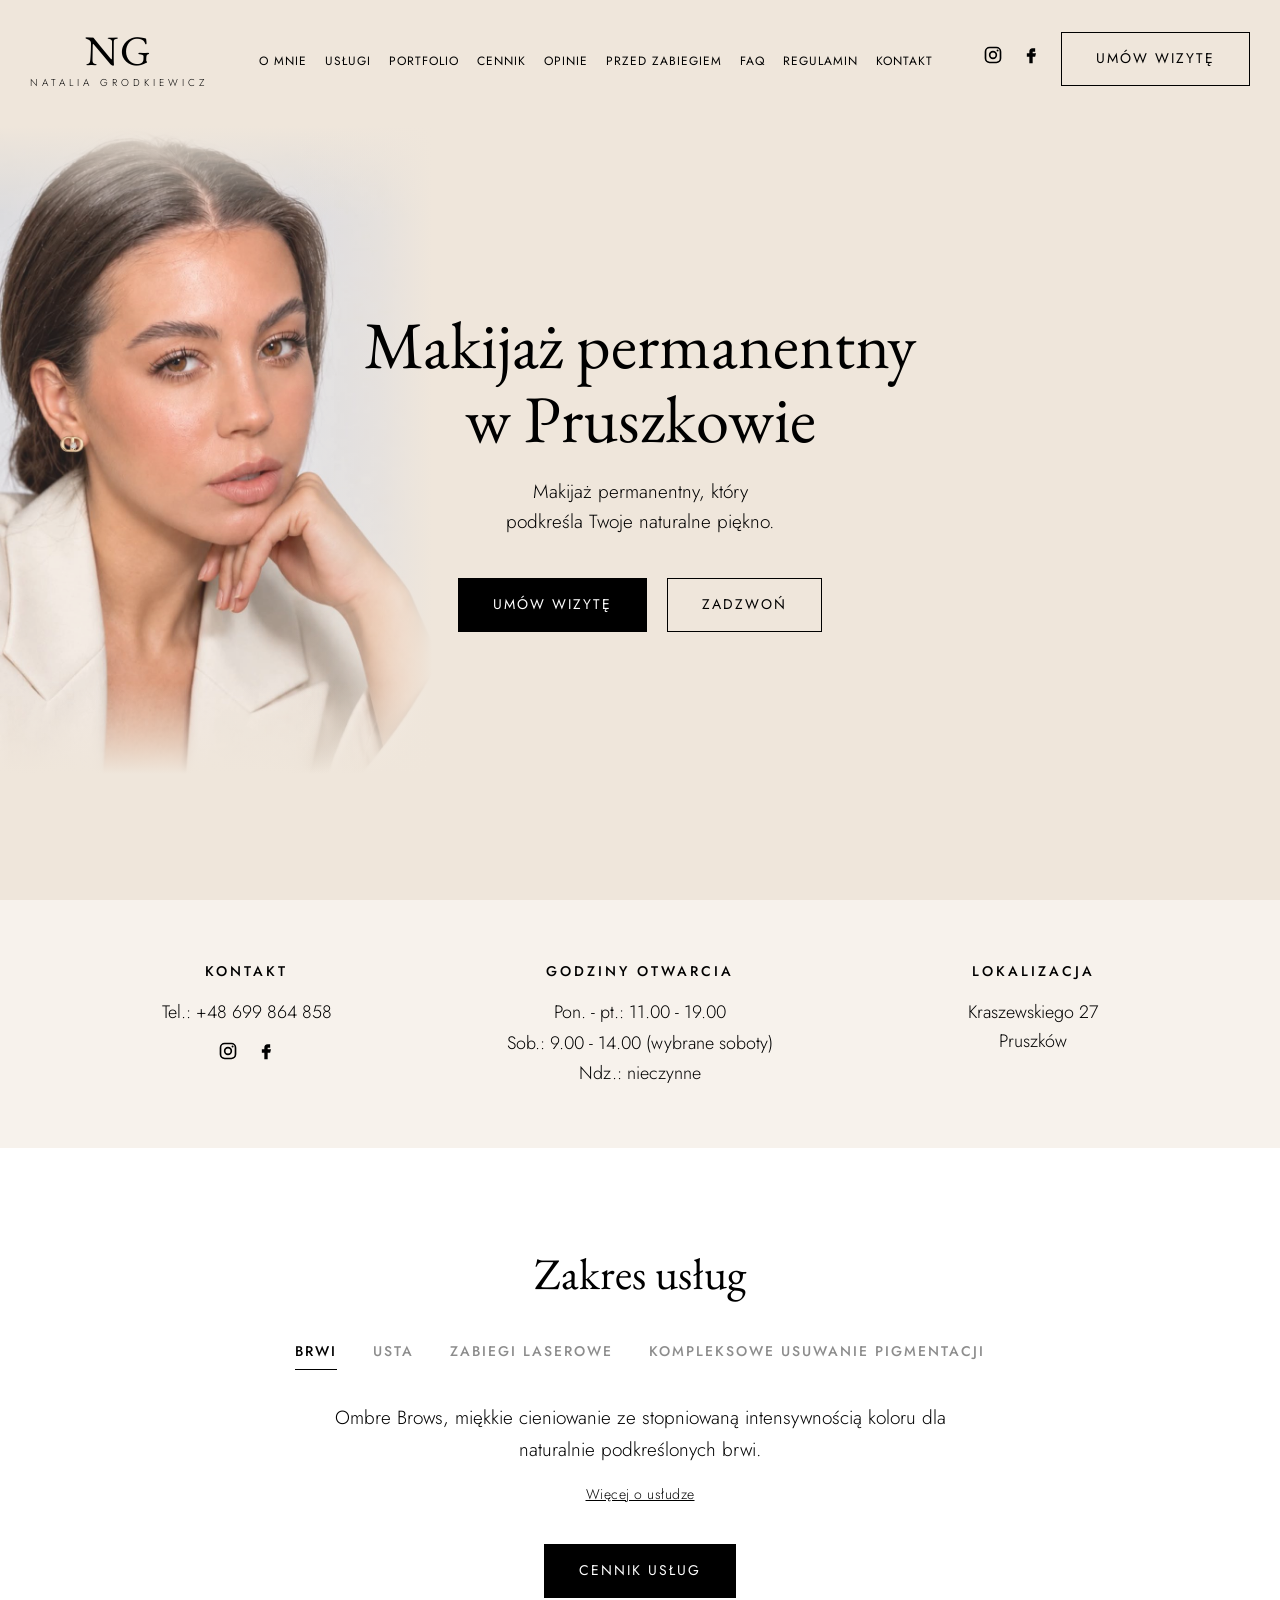
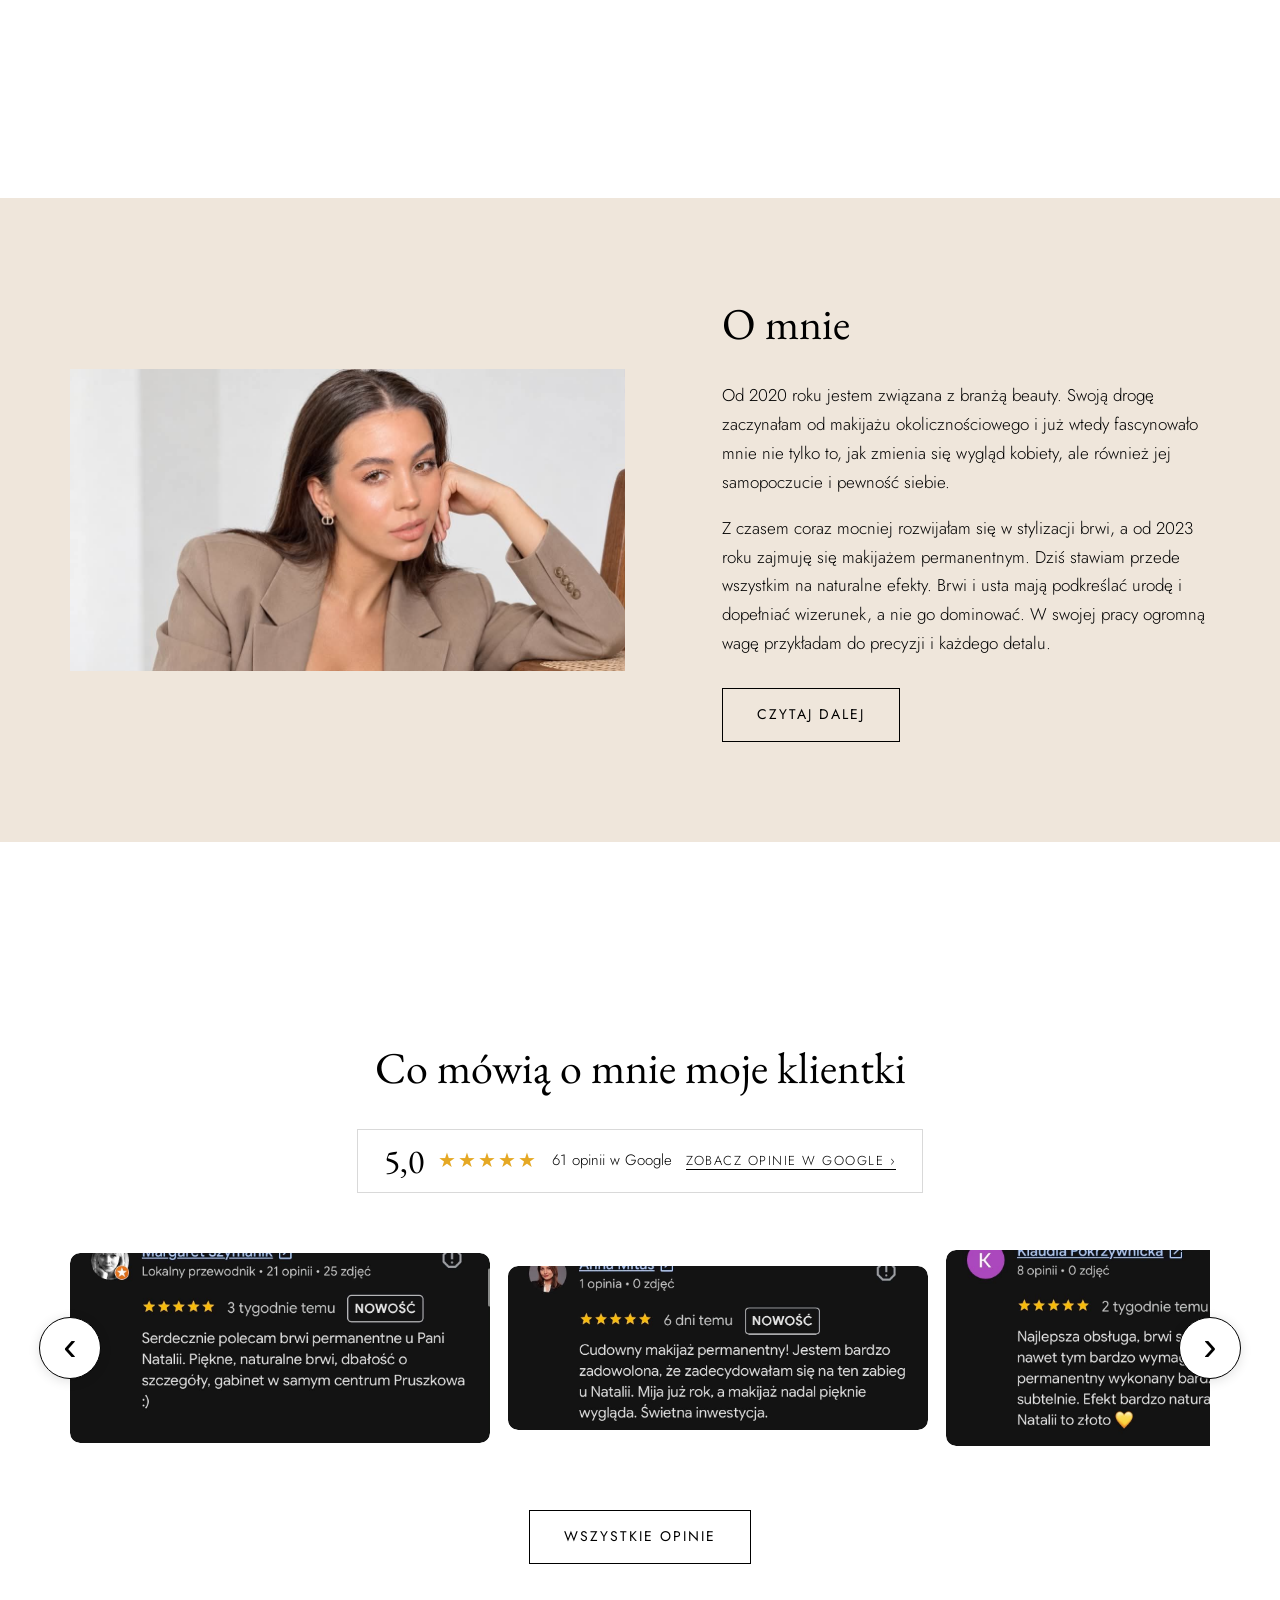
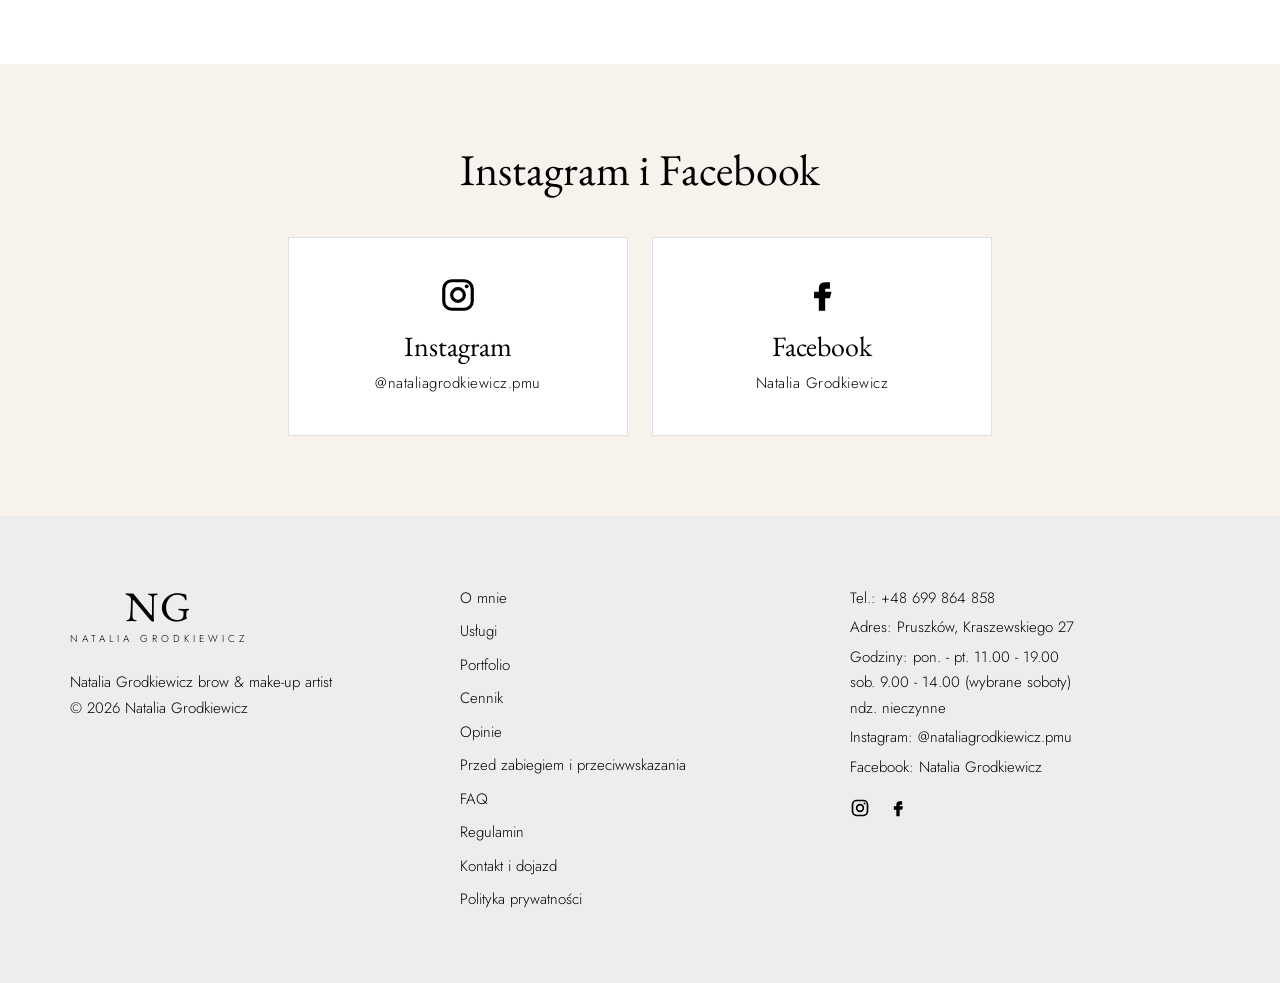
==== commit 74cef5a2: "Aktualizacja strony: usuwanie makijażu, przeciwwskazania, FAQ, godziny Co-Authored-By: Claude Opus 5" ====
--- a/index.html
+++ b/index.html
@@ -90,7 +90,8 @@
     <div>
       <h2>Godziny otwarcia</h2>
       <p>Pon. - pt.: 11.00 - 19.00</p>
-      <p>Sob. - ndz.: nieczynne</p>
+      <p>Sob.: 9.00 - 14.00 (wybrane soboty)</p>
+      <p>Ndz.: nieczynne</p>
     </div>
     <div>
       <h2>Lokalizacja</h2>
@@ -113,7 +114,7 @@
       <div class="tabs__panel active" data-tab="1"><p>Ombre Brows, miękkie cieniowanie ze stopniowaną intensywnością koloru dla naturalnie podkreślonych brwi.</p><a href="uslugi.html#brwi" class="link">Więcej o usłudze</a></div>
       <div class="tabs__panel" data-tab="2"><p>Delikatne podkreślenie konturu i wypełnienie ust kolorem dla wyrównania ich kształtu i naturalnego efektu.</p><a href="uslugi.html#usta" class="link">Więcej o usłudze</a></div>
       <div class="tabs__panel" data-tab="3"><p>Peeling węglowy, laserowe ocieplenie pigmentacji, laserowe usuwanie tatuażu.</p><a href="uslugi.html#laser" class="link">Więcej o usłudze</a></div>
-      <div class="tabs__panel" data-tab="4"><p>Konsultacja przed usuwaniem PMU, kompleksowe usuwanie makijażu permanentnego, naprawa nieudanego makijażu permanentnego.</p><a href="uslugi.html#usuwanie" class="link">Więcej o usłudze</a></div>
+      <div class="tabs__panel" data-tab="4"><p>Usuwanie makijażu permanentnego to zabieg, którego celem jest stopniowe rozjaśnienie lub usunięcie niechcianego pigmentu ze skóry. W zależności od jego koloru, głębokości i stanu skóry dobierana jest odpowiednia metoda, laserowa lub chemiczna.</p><a href="uslugi.html#usuwanie" class="link">Więcej o usłudze</a></div>
     </div>
     <div class="center"><a href="cennik.html" class="btn btn--dark">Cennik usług</a></div>
   </div>
@@ -207,7 +208,7 @@
     <div class="footer__contact">
       <p>Tel.: <a href="tel:+48699864858">+48 699 864 858</a></p>
       <p>Adres: <a href="https://maps.app.goo.gl/C7wtLCn59jESsGDr9" target="_blank" rel="noopener">Pruszków, Kraszewskiego 27</a></p>
-      <p>Godziny: pon. - pt. 11.00 - 19.00<br>sob. - ndz. nieczynne</p>
+      <p>Godziny: pon. - pt. 11.00 - 19.00<br>sob. 9.00 - 14.00 (wybrane soboty)<br>ndz. nieczynne</p>
       <p>Instagram: <a href="https://www.instagram.com/nataliagrodkiewicz.pmu/" target="_blank" rel="noopener">@nataliagrodkiewicz.pmu</a></p>
       <p>Facebook: <a href="https://www.facebook.com/people/Natalia-Grodkiewicz-Makija%C5%BC-permanentny-Pruszk%C3%B3w/100039896664338/" target="_blank" rel="noopener">Natalia Grodkiewicz</a></p>
       <div class="footer__social"><a href="https://www.instagram.com/nataliagrodkiewicz.pmu/" target="_blank" rel="noopener" aria-label="Instagram"><svg viewBox="0 0 24 24"><rect x="3" y="3" width="18" height="18" rx="5" fill="none" stroke="currentColor" stroke-width="2"/><circle cx="12" cy="12" r="4" fill="none" stroke="currentColor" stroke-width="2"/><circle cx="17.5" cy="6.5" r="1.2"/></svg></a><a href="https://www.facebook.com/people/Natalia-Grodkiewicz-Makija%C5%BC-permanentny-Pruszk%C3%B3w/100039896664338/" target="_blank" rel="noopener" aria-label="Facebook"><svg viewBox="0 0 24 24"><path d="M14 8h3V4h-3c-2.8 0-4 1.8-4 4v2H7v4h3v8h4v-8h3l1-4h-4V8.5c0-.3.2-.5.5-.5z"/></svg></a></div>
@@ -224,7 +225,7 @@
       <p>Zapisów na zabiegi dokonujemy za pośrednictwem numeru telefonu. Jeśli nie możemy odebrać telefonu, prosimy o pozostawienie wiadomości SMS, oddzwonimy.</p>
       <span class="popup__label">Tel.:</span>
       <a href="tel:+48699864858" class="popup__phone">+48 699 864 858</a>
-      <p>Godziny: pon. - pt. 11.00 - 19.00</p>
+      <p>Godziny: pon. - pt. 11.00 - 19.00, sob. 9.00 - 14.00 (wybrane soboty)</p>
       <p>Adres: Pruszków, Kraszewskiego 27</p>
       <div class="popup__actions">
         <a href="tel:+48699864858" class="btn btn--dark">Zadzwoń</a>
--- a/style.css
+++ b/style.css
@@ -181,6 +181,7 @@
 .photo-main { width: 100%; aspect-ratio: 3/2; object-fit: cover; margin-bottom: 35px; }
 .photos { display: grid; grid-template-columns: 1fr 1fr; gap: 10px; }
 .photos--3 { grid-template-columns: repeat(3, 1fr); }
+.photos--4 { grid-template-columns: repeat(4, 1fr); }
 .photos--spaced { margin-top: 40px; }
 .photos--section { margin-top: 60px; }
 .photos a { display: block; overflow: hidden; }
@@ -334,6 +335,7 @@
 
 /* Przeciwwskazania / przygotowanie */
 .contra-list { columns: 3; column-gap: 50px; margin-top: 45px; }
+.contra-note { margin-top: 40px; }
 .contra-list li { break-inside: avoid; font-size: 15px; padding: 8px 0; border-bottom: 1px dotted rgba(0,0,0,.2); }
 .subtitle { font-family: var(--serif); font-weight: 400; font-size: 28px; line-height: 1.25; margin-bottom: 15px; }
 .caps { text-transform: uppercase; letter-spacing: .5px; font-size: 15px; }
@@ -447,6 +449,7 @@
   .tabs__nav button { font-size: 13px; letter-spacing: 1.5px; }
   .tabs__panel p { font-size: 17px; }
   .photos--3 { grid-template-columns: 1fr 1fr 1fr; gap: 6px; }
+  .photos--4 { grid-template-columns: 1fr 1fr; gap: 6px; }
   .photos { gap: 6px; }
   .grid-2--text-first > :first-child { order: 2; }
   .rating-badge { padding: 14px 18px; }
